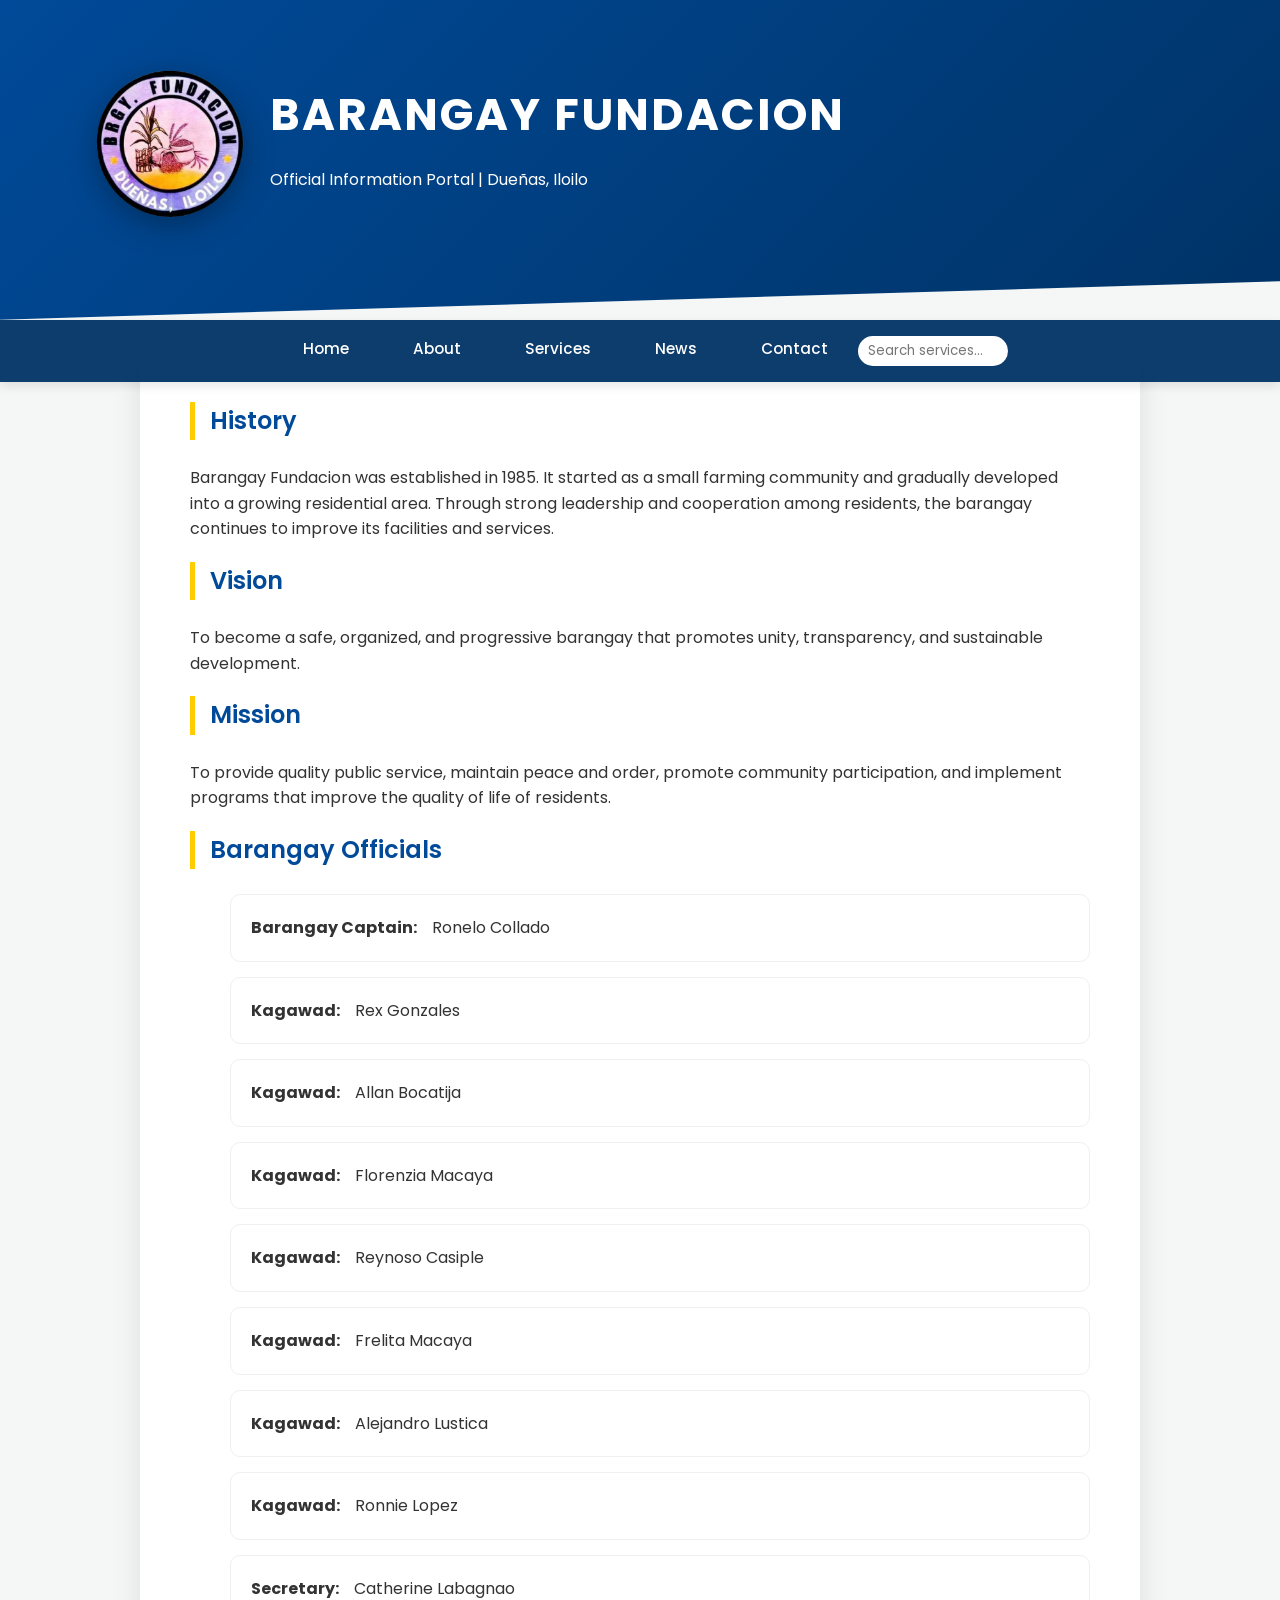
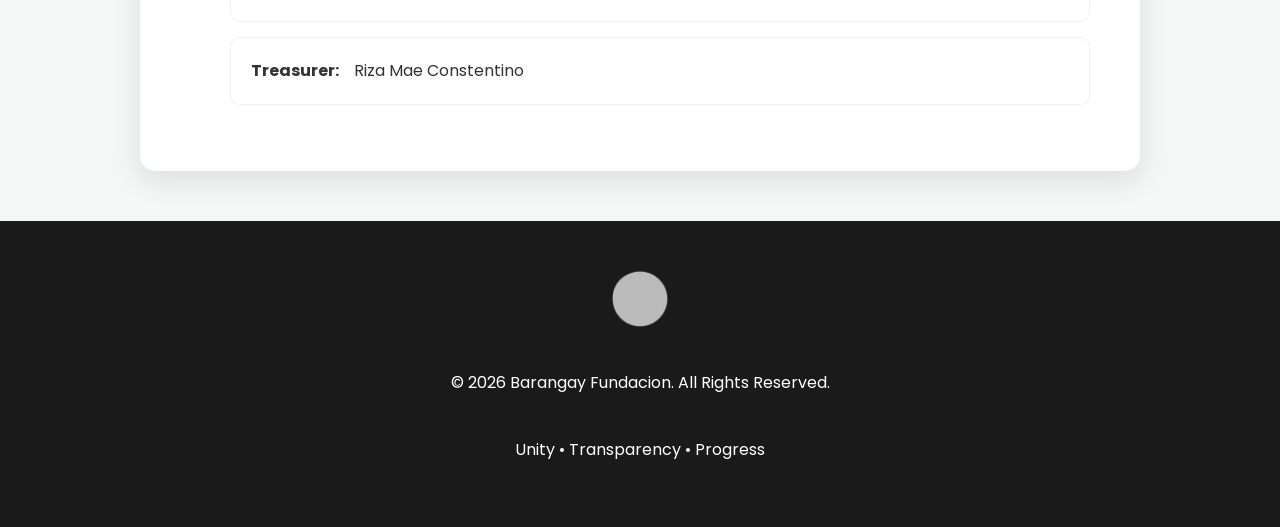
==== about.html @ b8a99304 "Complete Barangay Information Portal with interactive UI" ====
<!DOCTYPE html>
<html lang="en">
<head>
    <meta charset="UTF-8">
    <title>About Us | Brgy. Fundacion</title>
    <link href="https://fonts.googleapis.com/css2?family=Poppins:wght@300;500;700&display=swap" rel="stylesheet">
    <link rel="stylesheet" href="style.css">
</head>
<body>
<header>
    <div class="header-content">
        <img src="logo.png" alt="Barangay Fundacion Logo" class="main-logo">
        <div class="header-text">
            <h1>Barangay Fundacion</h1>
            <p>Official Information Portal | Dueñas, Iloilo</p>
        </div>
    </div>
</header>
    <nav>
        <div class="nav-links">
            <a href="index.html">Home</a>
            <a href="about.html">About</a>
            <a href="services.html">Services</a>
            <a href="news.html">News</a>
            <a href="contact.html">Contact</a>
            </div>
        <div class="nav-search">
            <input type="text" placeholder="Search services..." style="margin:0; padding:5px 10px; width:150px; border-radius:15px; border:none;">
        </div>
    </nav>

    <div class="container">
        <h2>History</h2>
        <p>Barangay Fundacion was established in 1985. It started as a small farming community and gradually developed into a growing residential area. Through strong leadership and cooperation among residents, the barangay continues to improve its facilities and services.</p>

        <h2>Vision</h2>
        <p>To become a safe, organized, and progressive barangay that promotes unity, transparency, and sustainable development.</p>

        <h2>Mission</h2>
        <p>To provide quality public service, maintain peace and order, promote community participation, and implement programs that improve the quality of life of residents.</p>

        <h2>Barangay Officials</h2>
        <ul class="official-list">
            <li><strong>Barangay Captain:</strong> Ronelo Collado</li>
            <li><strong>Kagawad:</strong> Rex Gonzales</li>
            <li><strong>Kagawad:</strong> Allan Bocatija</li>
            <li><strong>Kagawad:</strong> Florenzia Macaya</li>
            <li><strong>Kagawad:</strong> Reynoso Casiple</li>
            <li><strong>Kagawad:</strong> Frelita Macaya</li>
            <li><strong>Kagawad:</strong> Alejandro Lustica</li>
            <li><strong>Kagawad:</strong> Ronnie Lopez</li>
            <li><strong>Secretary:</strong> Catherine Labagnao</li>
            <li><strong>Treasurer:</strong> Riza Mae Constentino</li>
        </ul>
    </div>
<footer>
    <img src="logo.png" alt="Brgy Logo" class="footer-logo">
    <p>&copy; 2026 Barangay Fundacion. All Rights Reserved.</p>
    <p>Unity • Transparency • Progress</p>
</footer>
</body>
</html>
---- style.css ----
/* Import Modern Font */
@import url('https://fonts.googleapis.com/css2?family=Poppins:wght@300;400;600;700&display=swap');

/* Color Palette & Variables */
:root {
    --primary: #004a99;
    --secondary: #003366;
    --accent: #ffcc00;
    --light: #f4f7f6;
    --white: #ffffff;
    --shadow: 0 10px 30px rgba(0,0,0,0.1);
    --transition: all 0.4s cubic-bezier(0.175, 0.885, 0.32, 1.275);
}

* {
    box-sizing: border-box;
    transition: var(--transition);
}

body {
    font-family: 'Poppins', sans-serif;
    line-height: 1.6;
    margin: 0;
    padding: 0;
    background-color: var(--light);
    color: #333;
    opacity: 0;
    animation: fadeInPage 0.8s ease-in forwards;
}

@keyframes fadeInPage {
    to { opacity: 1; }
}

/* --- HEADER & MAXIMIZED LOGO --- */
header {
    background: linear-gradient(135deg, var(--primary), var(--secondary));
    color: var(--white);
    padding: 4rem 2rem 6rem 2rem;
    text-align: center;
    clip-path: polygon(0 0, 100% 0, 100% 88%, 0% 100%);
}

.header-content {
    display: flex;
    flex-direction: column;
    align-items: center;
    gap: 20px;
    max-width: 1100px;
    margin: 0 auto;
}

@media (min-width: 768px) {
    .header-content {
        flex-direction: row;
        text-align: left;
    }
}

.main-logo {
    width: 160px; /* Maximized Logo */
    height: auto;
    filter: drop-shadow(0 8px 15px rgba(0,0,0,0.3));
    cursor: pointer;
    animation: logoEntrance 1s ease-out;
}

.main-logo:hover {
    transform: scale(1.1) rotate(5deg);
    filter: drop-shadow(0 12px 20px rgba(255, 204, 0, 0.4));
}

@keyframes logoEntrance {
    from { transform: scale(0) rotate(-45deg); opacity: 0; }
    to { transform: scale(1) rotate(0); opacity: 1; }
}

.header-text h1 {
    font-size: 2.8rem;
    margin: 0;
    text-transform: uppercase;
    letter-spacing: 2px;
    font-weight: 700;
}

/* --- NAVIGATION --- */
nav {
    background: rgba(0, 51, 102, 0.95);
    backdrop-filter: blur(10px); /* Glass effect */
    display: flex;
    justify-content: center;
    padding: 1rem;
    position: sticky;
    top: 0;
    z-index: 1000;
    box-shadow: 0 4px 10px rgba(0,0,0,0.1);
}

nav a {
    color: var(--white);
    text-decoration: none;
    padding: 10px 22px;
    margin: 0 8px;
    border-radius: 30px;
    font-weight: 500;
    font-size: 0.95rem;
}

nav a:hover, nav a.active {
    background: var(--accent);
    color: var(--secondary);
    transform: translateY(-3px);
    box-shadow: 0 4px 15px rgba(255, 204, 0, 0.3);
}

/* --- CONTENT CONTAINER --- */
.container {
    max-width: 1000px;
    margin: -50px auto 50px auto;
    background: var(--white);
    padding: 50px;
    border-radius: 15px;
    box-shadow: var(--shadow);
    position: relative;
}

h2 {
    color: var(--primary);
    font-weight: 600;
    border-left: 5px solid var(--accent);
    padding-left: 15px;
    margin-bottom: 25px;
}

/* --- INTERACTIVE LISTS & CARDS --- */
.official-list li, .service-list li, .announcement {
    background: #fff;
    padding: 20px;
    margin-bottom: 15px;
    border-radius: 10px;
    border: 1px solid #f0f0f0;
    list-style: none;
    display: flex;
    align-items: center;
    gap: 15px;
}

.official-list li:hover, .service-list li:hover, .announcement:hover {
    transform: translateX(10px); /* Slide effect on hover */
    background: #fafafa;
    border-color: var(--primary);
}

.announcement {
    border-left: 6px solid var(--primary);
    flex-direction: column;
    align-items: flex-start;
}

/* --- FORM & BUTTONS --- */
input, textarea {
    width: 100%;
    padding: 15px;
    margin: 10px 0 20px 0;
    border: 2px solid #eee;
    border-radius: 10px;
    font-family: inherit;
}

input:focus {
    border-color: var(--primary);
    box-shadow: 0 0 10px rgba(0, 74, 153, 0.1);
}

button {
    background: var(--primary);
    color: white;
    padding: 15px 40px;
    border: none;
    border-radius: 50px;
    cursor: pointer;
    font-weight: 600;
    text-transform: uppercase;
    letter-spacing: 1.5px;
    box-shadow: 0 5px 15px rgba(0, 74, 153, 0.2);
}

button:hover {
    background: var(--secondary);
    transform: translateY(-3px) scale(1.05);
    box-shadow: 0 8px 20px rgba(0, 74, 153, 0.3);
}

/* --- FOOTER --- */
footer {
    background: #1a1a1a;
    color: #ffffff;
    text-align: center;
    padding: 3rem 1rem;
    display: flex;
    flex-direction: column;
    align-items: center;
    gap: 10px;
}

.footer-logo {
    width: 60px;
    height: auto;
    opacity: 0.7;
    filter: brightness(0) invert(1); /* Makes logo white for footer */
    margin-bottom: 15px;
}

.footer-logo:hover {
    opacity: 1;
    transform: rotate(360deg);
    transition: 1s;
}

/* --- UTILITY --- */
.text-accent { color: var(--accent); }

.dashboard {
    display: grid;
    grid-template-columns: repeat(auto-fit, minmax(200px, 1fr));
    gap: 20px;
    margin-top: 30px;
}

.dash-card {
    background: var(--primary);
    color: white;
    padding: 20px;
    text-align: center;
    border-radius: 12px;
    text-decoration: none;
    font-weight: 600;
}

.dash-card:hover {
    background: var(--accent);
    color: var(--secondary);
    transform: translateY(-5px);
}
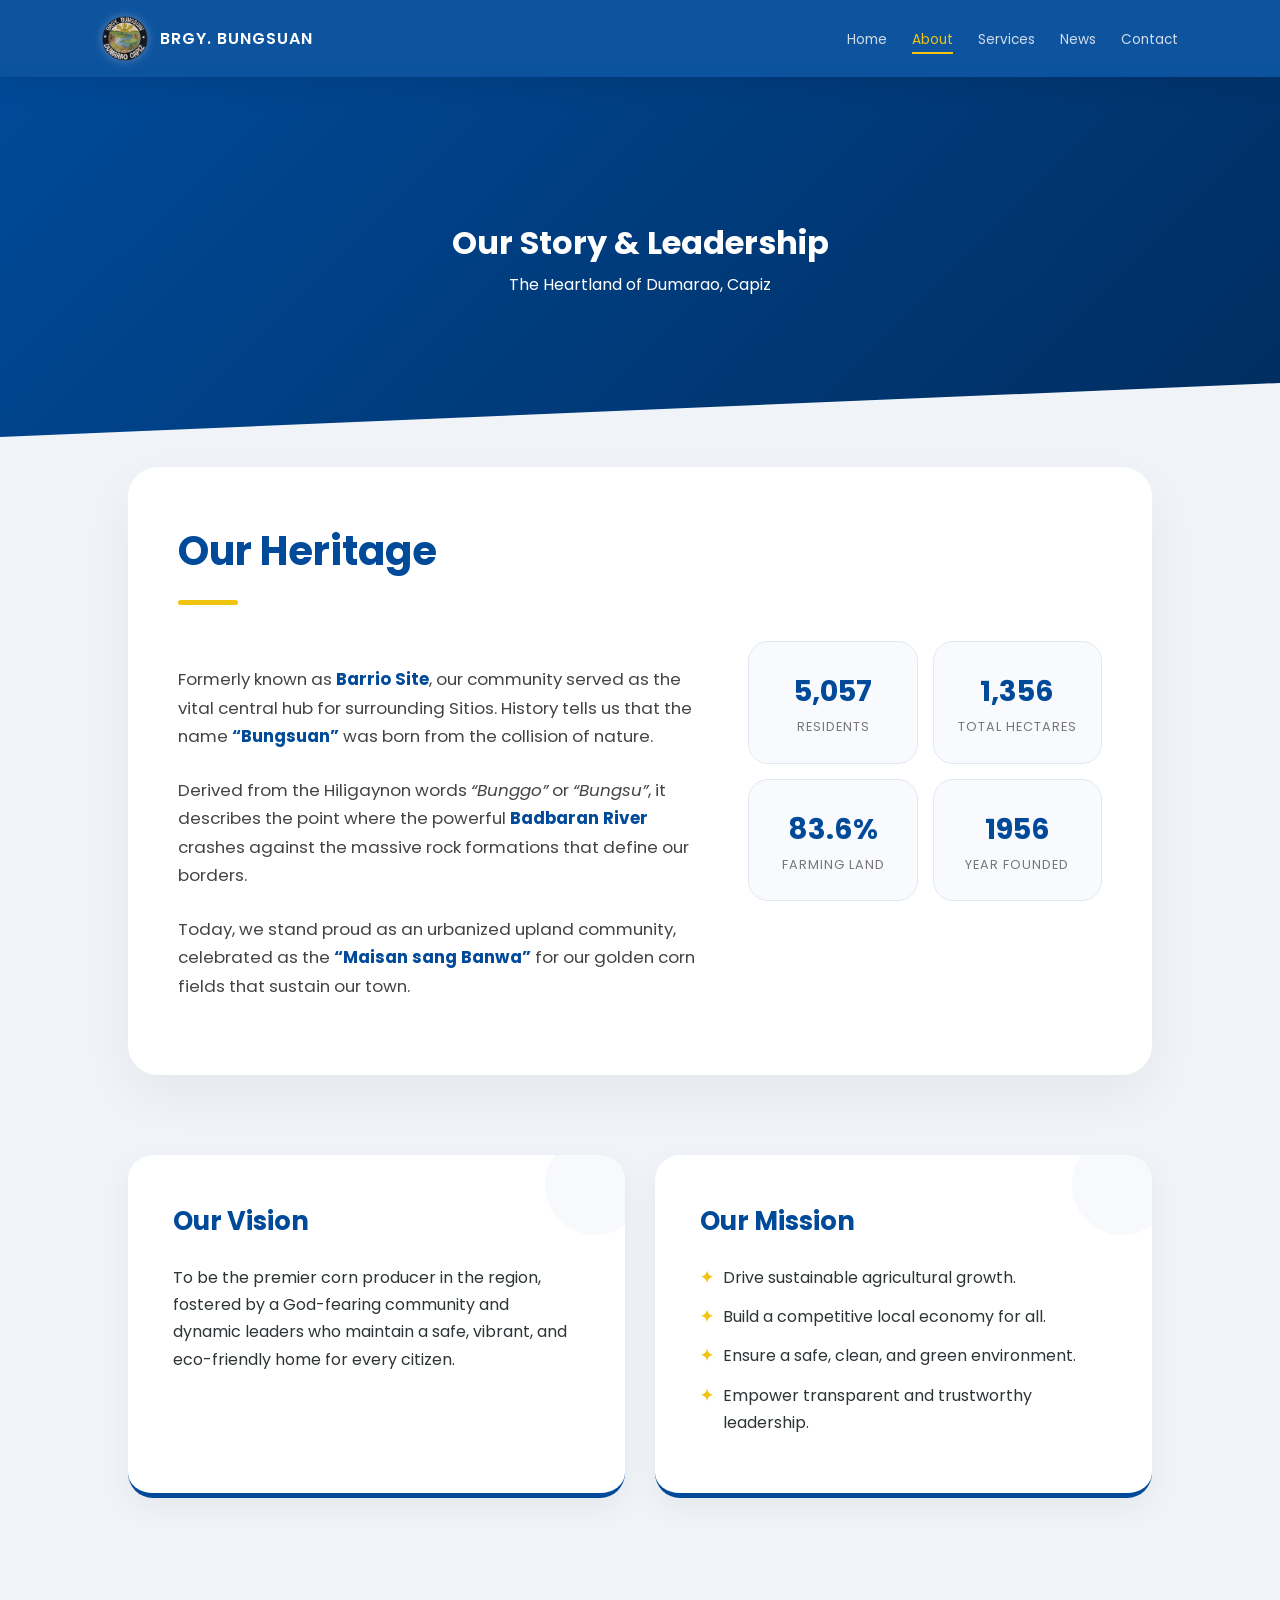
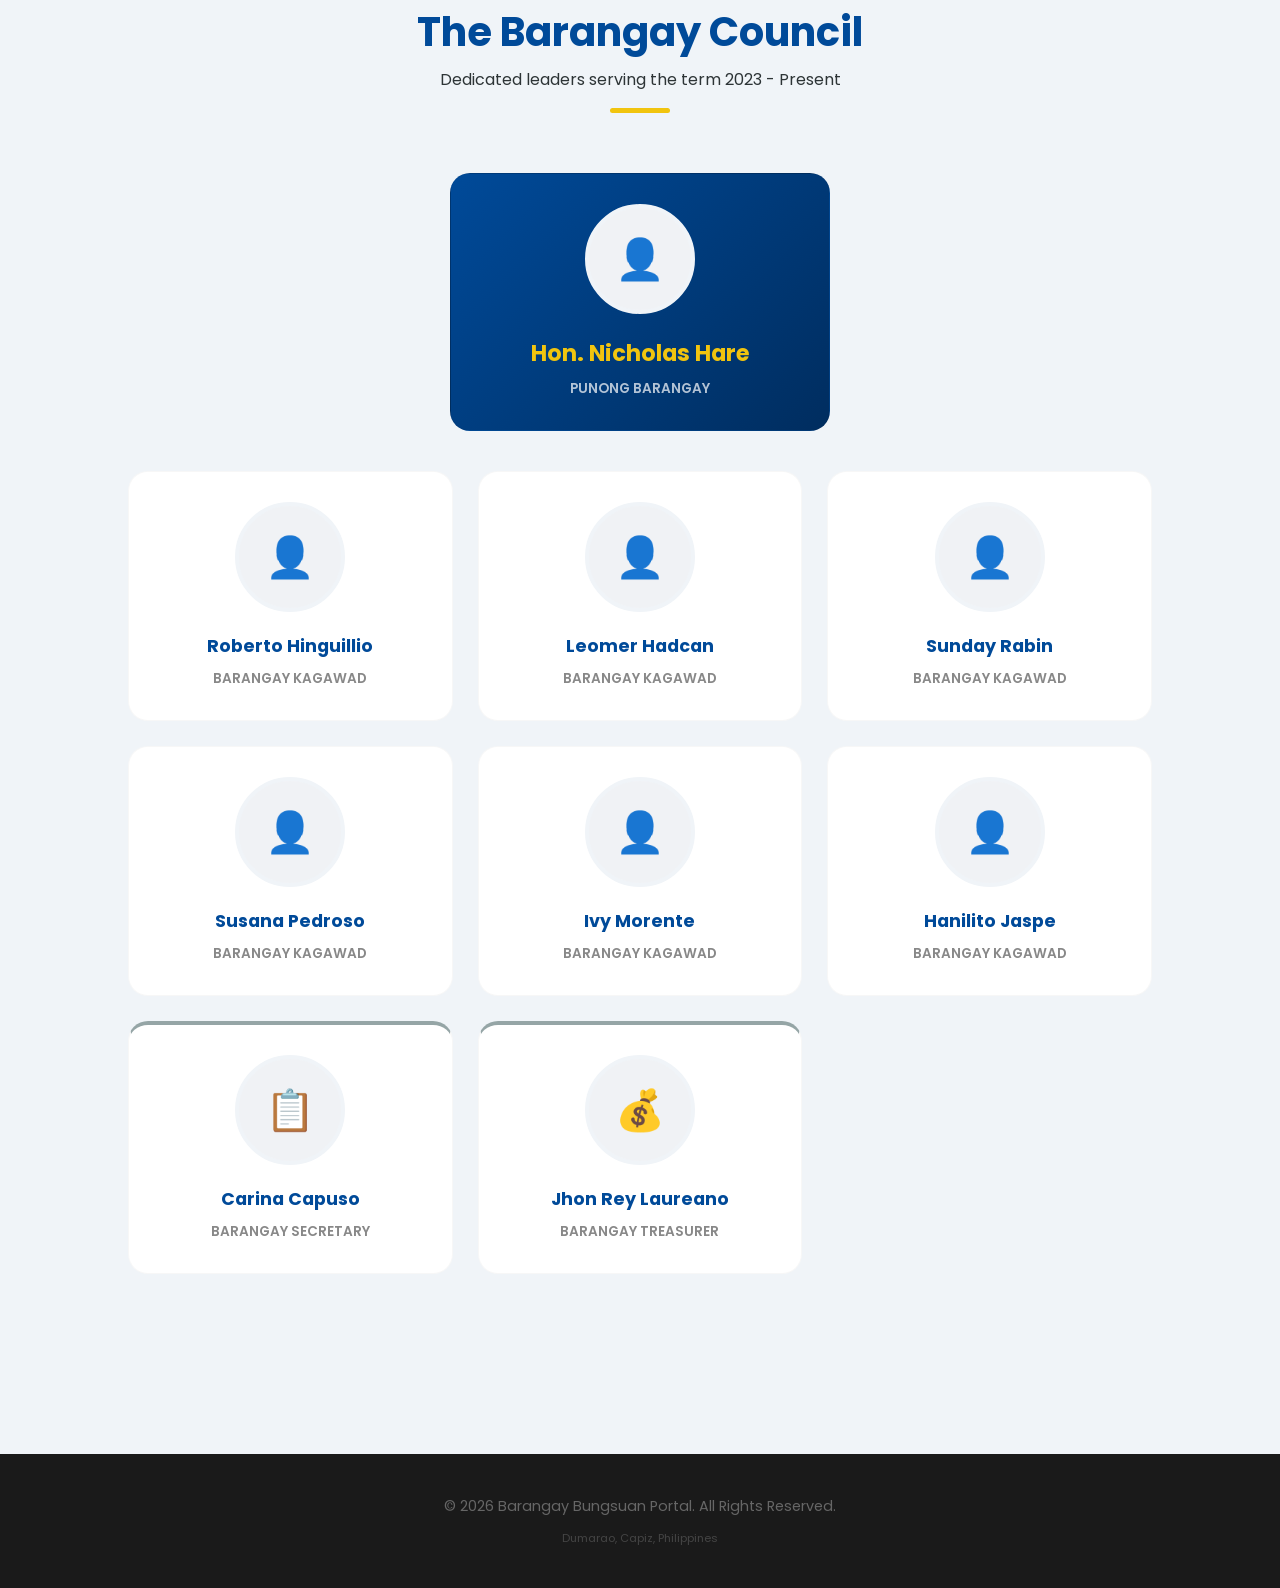
==== commit 00adfabd: "first commit" ====
--- a/about.html
+++ b/about.html
@@ -2,61 +2,330 @@
 <html lang="en">
 <head>
     <meta charset="UTF-8">
-    <title>About Us | Brgy. Fundacion</title>
-    <link href="https://fonts.googleapis.com/css2?family=Poppins:wght@300;500;700&display=swap" rel="stylesheet">
-    <link rel="stylesheet" href="style.css">
+    <meta name="viewport" content="width=device-width, initial-scale=1.0">
+    <title>About Us | Brgy. Bungsuan</title>
+    <link href="https://fonts.googleapis.com/css2?family=Poppins:wght@300;400;600&display=swap" rel="stylesheet">
+    <link href="https://unpkg.com/aos@2.3.1/dist/aos.css" rel="stylesheet">
+    
+    <style>
+        :root {
+            --primary: #004a99;
+            --accent: #f1c40f;
+            --white: #ffffff;
+            --light-bg: #f0f4f8;
+            --text: #2d3436;
+            --grad: linear-gradient(135deg, #004a99 0%, #002d5f 100%);
+            --transition: all 0.4s cubic-bezier(0.175, 0.885, 0.32, 1.275);
+        }
+
+        * { margin: 0; padding: 0; box-sizing: border-box; }
+        body { font-family: 'Poppins', sans-serif; color: var(--text); background-color: var(--light-bg); line-height: 1.7; overflow-x: hidden; }
+
+        /* --- MODERN NAVIGATION --- */
+        nav {
+            background: rgba(0, 74, 153, 0.95);
+            backdrop-filter: blur(10px);
+            display: flex;
+            justify-content: space-between;
+            align-items: center;
+            padding: 1rem 8%;
+            position: sticky;
+            top: 0;
+            z-index: 1000;
+            box-shadow: 0 4px 30px rgba(0,0,0,0.1);
+        }
+        .logo { display: flex; align-items: center; color: white; font-weight: 600; text-transform: uppercase; letter-spacing: 1px; }
+        .logo img { height: 45px; margin-right: 12px; filter: drop-shadow(0 0 5px rgba(255,255,255,0.3)); }
+        nav ul { display: flex; list-style: none; }
+        nav ul li { margin-left: 25px; }
+        nav ul li a { color: rgba(255,255,255,0.8); text-decoration: none; font-size: 0.85rem; font-weight: 400; transition: var(--transition); position: relative; padding: 5px 0; }
+        nav ul li a::after { content: ''; width: 0; height: 2px; background: var(--accent); position: absolute; bottom: 0; left: 0; transition: 0.3s; }
+        nav ul li a:hover::after, nav ul li a.active::after { width: 100%; }
+        nav ul li a:hover, nav ul li a.active { color: var(--accent); }
+
+        /* --- HERO SECTION --- */
+        .about-hero {
+            background: var(--grad);
+            height: 40vh;
+            display: flex;
+            flex-direction: column;
+            justify-content: center;
+            align-items: center;
+            color: white;
+            text-align: center;
+            clip-path: polygon(0 0, 100% 0, 100% 85%, 0% 100%);
+            margin-bottom: -50px;
+        }
+
+        /* --- CONTENT CONTAINERS --- */
+        .container { padding: 80px 10%; max-width: 1400px; margin: auto; }
+        
+        .section-header { text-align: center; margin-bottom: 60px; }
+        .section-header h2 { font-size: 2.5rem; color: var(--primary); }
+        .underline { width: 60px; height: 5px; background: var(--accent); margin: 15px auto; border-radius: 10px; }
+
+        /* --- INTERACTIVE HISTORY CARD --- */
+        .history-card {
+            background: white;
+            padding: 50px;
+            border-radius: 30px;
+            box-shadow: 0 20px 50px rgba(0,0,0,0.05);
+            display: grid;
+            grid-template-columns: 1.2fr 0.8fr;
+            gap: 40px;
+            align-items: center;
+            margin-bottom: 80px;
+        }
+
+        .history-text p { margin-bottom: 25px; font-size: 1.05rem; color: #444; }
+        .history-text strong { color: var(--primary); }
+
+        .stats-container {
+            display: grid;
+            grid-template-columns: 1fr 1fr;
+            gap: 15px;
+        }
+        .stat-box {
+            background: #f8fafd;
+            padding: 25px 15px;
+            border-radius: 20px;
+            text-align: center;
+            border: 1px solid #e1e8f0;
+            transition: var(--transition);
+        }
+        .stat-box:hover { background: var(--white); border-color: var(--accent); transform: translateY(-5px); box-shadow: 0 10px 20px rgba(0,0,0,0.05); }
+        .stat-box h4 { font-size: 1.8rem; color: var(--primary); }
+        .stat-box p { font-size: 0.8rem; text-transform: uppercase; letter-spacing: 1px; color: #777; }
+
+        /* --- VISION & MISSION GLASS CARDS --- */
+        .vm-section {
+            display: grid;
+            grid-template-columns: 1fr 1fr;
+            gap: 30px;
+            margin-bottom: 100px;
+        }
+        .vm-card {
+            background: white;
+            padding: 45px;
+            border-radius: 25px;
+            position: relative;
+            overflow: hidden;
+            box-shadow: 0 10px 30px rgba(0,0,0,0.05);
+            border-bottom: 5px solid var(--primary);
+        }
+        .vm-card::before { content: ''; position: absolute; top: -20px; right: -20px; width: 100px; height: 100px; background: rgba(0,74,153,0.03); border-radius: 50%; }
+        .vm-card h3 { color: var(--primary); margin-bottom: 20px; font-size: 1.6rem; display: flex; align-items: center; gap: 10px; }
+        .vm-card li { margin-bottom: 12px; list-style: none; display: flex; align-items: flex-start; gap: 10px; }
+        .vm-card li::before { content: '✦'; color: var(--accent); font-weight: bold; }
+
+        /* --- OFFICIALS: MASONRY STYLE --- */
+        .council-wrapper {
+            display: flex;
+            flex-direction: column;
+            align-items: center;
+        }
+
+        .captain-row { margin-bottom: 40px; width: 100%; display: flex; justify-content: center; }
+        
+        .members-grid {
+            display: grid;
+            grid-template-columns: repeat(auto-fill, minmax(280px, 1fr));
+            gap: 25px;
+            width: 100%;
+        }
+
+        .official-card {
+            background: white;
+            border-radius: 20px;
+            padding: 30px;
+            text-align: center;
+            transition: var(--transition);
+            border: 1px solid rgba(0,0,0,0.03);
+            position: relative;
+        }
+
+        .official-card:hover { transform: translateY(-12px); box-shadow: 0 25px 50px rgba(0,0,0,0.1); }
+        
+        .img-circle {
+            width: 110px;
+            height: 110px;
+            background: #f0f2f5;
+            border-radius: 50%;
+            margin: 0 auto 20px;
+            display: flex;
+            align-items: center;
+            justify-content: center;
+            font-size: 2.5rem;
+            border: 4px solid var(--light-bg);
+            transition: 0.3s;
+        }
+        .official-card:hover .img-circle { border-color: var(--accent); background: var(--primary); color: white; }
+
+        .official-card h4 { color: var(--primary); font-size: 1.1rem; margin-bottom: 5px; }
+        .official-card p { color: #888; font-size: 0.85rem; font-weight: 600; text-transform: uppercase; }
+
+        /* Special Captain Style */
+        .captain-card {
+            background: var(--grad);
+            color: white;
+            width: 380px;
+        }
+        .captain-card h4 { color: var(--accent); font-size: 1.4rem; }
+        .captain-card p { color: rgba(255,255,255,0.7); }
+
+        footer { background: #1a1a1a; color: #666; text-align: center; padding: 40px; margin-top: 100px; font-size: 0.9rem; }
+
+        @media (max-width: 992px) {
+            .history-card, .vm-section { grid-template-columns: 1fr; }
+            .history-card { padding: 30px; }
+        }
+    </style>
 </head>
 <body>
-<header>
-    <div class="header-content">
-        <img src="logo.png" alt="Barangay Fundacion Logo" class="main-logo">
-        <div class="header-text">
-            <h1>Barangay Fundacion</h1>
-            <p>Official Information Portal | Dueñas, Iloilo</p>
+
+    <nav>
+        <div class="logo">
+            <img src="images/logo.png" alt="Bungsuan Seal"> 
+            <span>Brgy. Bungsuan</span>
         </div>
-    </div>
-</header>
-    <nav>
-        <div class="nav-links">
-            <a href="index.html">Home</a>
-            <a href="about.html">About</a>
-            <a href="services.html">Services</a>
-            <a href="news.html">News</a>
-            <a href="contact.html">Contact</a>
-            </div>
-        <div class="nav-search">
-            <input type="text" placeholder="Search services..." style="margin:0; padding:5px 10px; width:150px; border-radius:15px; border:none;">
+        <ul>
+            <li><a href="index.html">Home</a></li>
+            <li><a href="about.html" class="active">About</a></li>
+            <li><a href="services.html">Services</a></li>
+            <li><a href="news.html">News</a></li>
+            <li><a href="contact.html">Contact</a></li>
+        </ul>
+    </nav>
+
+    <header class="about-hero">
+        <h1 data-aos="fade-down">Our Story & Leadership</h1>
+        <p data-aos="fade-up" data-aos-delay="200">The Heartland of Dumarao, Capiz</p>
+    </header>
+
+    <main class="container">
+        
+        <section class="history-card" data-aos="fade-up">
+            <div class="history-text">
+                <div class="section-header" style="text-align: left;">
+                    <h2>Our Heritage</h2>
+                    <div class="underline" style="margin-left: 0;"></div>
+                </div>
+                <p>Formerly known as <strong>Barrio Site</strong>, our community served as the vital central hub for surrounding Sitios. History tells us that the name <strong>“Bungsuan”</strong> was born from the collision of nature.</p>
+                <p>Derived from the Hiligaynon words <em>“Bunggo”</em> or <em>“Bungsu”</em>, it describes the point where the powerful <strong>Badbaran River</strong> crashes against the massive rock formations that define our borders.</p>
+                <p>Today, we stand proud as an urbanized upland community, celebrated as the <strong>“Maisan sang Banwa”</strong> for our golden corn fields that sustain our town.</p>
+            </div>
+            
+            <div class="stats-container">
+                <div class="stat-box" data-aos="zoom-in" data-aos-delay="300">
+                    <h4>5,057</h4>
+                    <p>Residents</p>
+                </div>
+                <div class="stat-box" data-aos="zoom-in" data-aos-delay="400">
+                    <h4>1,356</h4>
+                    <p>Total Hectares</p>
+                </div>
+                <div class="stat-box" data-aos="zoom-in" data-aos-delay="500">
+                    <h4>83.6%</h4>
+                    <p>Farming Land</p>
+                </div>
+                <div class="stat-box" data-aos="zoom-in" data-aos-delay="600">
+                    <h4>1956</h4>
+                    <p>Year Founded</p>
+                </div>
+            </div>
+        </section>
+
+        <section class="vm-section">
+            <div class="vm-card" data-aos="fade-right">
+                <h3>Our Vision</h3>
+                <p>To be the premier corn producer in the region, fostered by a God-fearing community and dynamic leaders who maintain a safe, vibrant, and eco-friendly home for every citizen.</p>
+            </div>
+            <div class="vm-card" data-aos="fade-left">
+                <h3>Our Mission</h3>
+                <ul>
+                    <li>Drive sustainable agricultural growth.</li>
+                    <li>Build a competitive local economy for all.</li>
+                    <li>Ensure a safe, clean, and green environment.</li>
+                    <li>Empower transparent and trustworthy leadership.</li>
+                </ul>
+            </div>
+        </section>
+
+        <section class="section-header" data-aos="fade-up">
+            <h2>The Barangay Council</h2>
+            <p>Dedicated leaders serving the term 2023 - Present</p>
+            <div class="underline"></div>
+        </section>
+
+        <div class="council-wrapper">
+            <div class="captain-row" data-aos="zoom-in">
+                <div class="official-card captain-card">
+                    <div class="img-circle">👤</div>
+                    <h4>Hon. Nicholas Hare</h4>
+                    <p>Punong Barangay</p>
+                </div>
+            </div>
+
+            <div class="members-grid">
+                <div class="official-card" data-aos="fade-up" data-aos-delay="100">
+                    <div class="img-circle">👤</div>
+                    <h4>Roberto Hinguillio</h4>
+                    <p>Barangay Kagawad</p>
+                </div>
+                <div class="official-card" data-aos="fade-up" data-aos-delay="200">
+                    <div class="img-circle">👤</div>
+                    <h4>Leomer Hadcan</h4>
+                    <p>Barangay Kagawad</p>
+                </div>
+                <div class="official-card" data-aos="fade-up" data-aos-delay="300">
+                    <div class="img-circle">👤</div>
+                    <h4>Sunday Rabin</h4>
+                    <p>Barangay Kagawad</p>
+                </div>
+                <div class="official-card" data-aos="fade-up" data-aos-delay="400">
+                    <div class="img-circle">👤</div>
+                    <h4>Susana Pedroso</h4>
+                    <p>Barangay Kagawad</p>
+                </div>
+                <div class="official-card" data-aos="fade-up" data-aos-delay="500">
+                    <div class="img-circle">👤</div>
+                    <h4>Ivy Morente</h4>
+                    <p>Barangay Kagawad</p>
+                </div>
+                <div class="official-card" data-aos="fade-up" data-aos-delay="600">
+                    <div class="img-circle">👤</div>
+                    <h4>Hanilito Jaspe</h4>
+                    <p>Barangay Kagawad</p>
+                </div>
+            </div>
+
+            <div class="members-grid" style="margin-top: 25px; justify-content: center;">
+                 <div class="official-card" style="border-top: 4px solid #95a5a6;" data-aos="fade-up">
+                    <div class="img-circle">📋</div>
+                    <h4>Carina Capuso</h4>
+                    <p>Barangay Secretary</p>
+                </div>
+                <div class="official-card" style="border-top: 4px solid #95a5a6;" data-aos="fade-up">
+                    <div class="img-circle">💰</div>
+                    <h4>Jhon Rey Laureano</h4>
+                    <p>Barangay Treasurer</p>
+                </div>
+            </div>
         </div>
-    </nav>
-
-    <div class="container">
-        <h2>History</h2>
-        <p>Barangay Fundacion was established in 1985. It started as a small farming community and gradually developed into a growing residential area. Through strong leadership and cooperation among residents, the barangay continues to improve its facilities and services.</p>
-
-        <h2>Vision</h2>
-        <p>To become a safe, organized, and progressive barangay that promotes unity, transparency, and sustainable development.</p>
-
-        <h2>Mission</h2>
-        <p>To provide quality public service, maintain peace and order, promote community participation, and implement programs that improve the quality of life of residents.</p>
-
-        <h2>Barangay Officials</h2>
-        <ul class="official-list">
-            <li><strong>Barangay Captain:</strong> Ronelo Collado</li>
-            <li><strong>Kagawad:</strong> Rex Gonzales</li>
-            <li><strong>Kagawad:</strong> Allan Bocatija</li>
-            <li><strong>Kagawad:</strong> Florenzia Macaya</li>
-            <li><strong>Kagawad:</strong> Reynoso Casiple</li>
-            <li><strong>Kagawad:</strong> Frelita Macaya</li>
-            <li><strong>Kagawad:</strong> Alejandro Lustica</li>
-            <li><strong>Kagawad:</strong> Ronnie Lopez</li>
-            <li><strong>Secretary:</strong> Catherine Labagnao</li>
-            <li><strong>Treasurer:</strong> Riza Mae Constentino</li>
-        </ul>
-    </div>
-<footer>
-    <img src="logo.png" alt="Brgy Logo" class="footer-logo">
-    <p>&copy; 2026 Barangay Fundacion. All Rights Reserved.</p>
-    <p>Unity • Transparency • Progress</p>
-</footer>
+
+    </main>
+
+    <footer>
+        <p>&copy; 2026 Barangay Bungsuan Portal. All Rights Reserved.</p>
+        <p style="font-size: 0.7rem; margin-top: 10px; color: #444;">Dumarao, Capiz, Philippines</p>
+    </footer>
+
+    <script src="https://unpkg.com/aos@2.3.1/dist/aos.js"></script>
+    <script>
+        AOS.init({
+            duration: 1000,
+            once: true
+        });
+    </script>
 </body>
 </html>
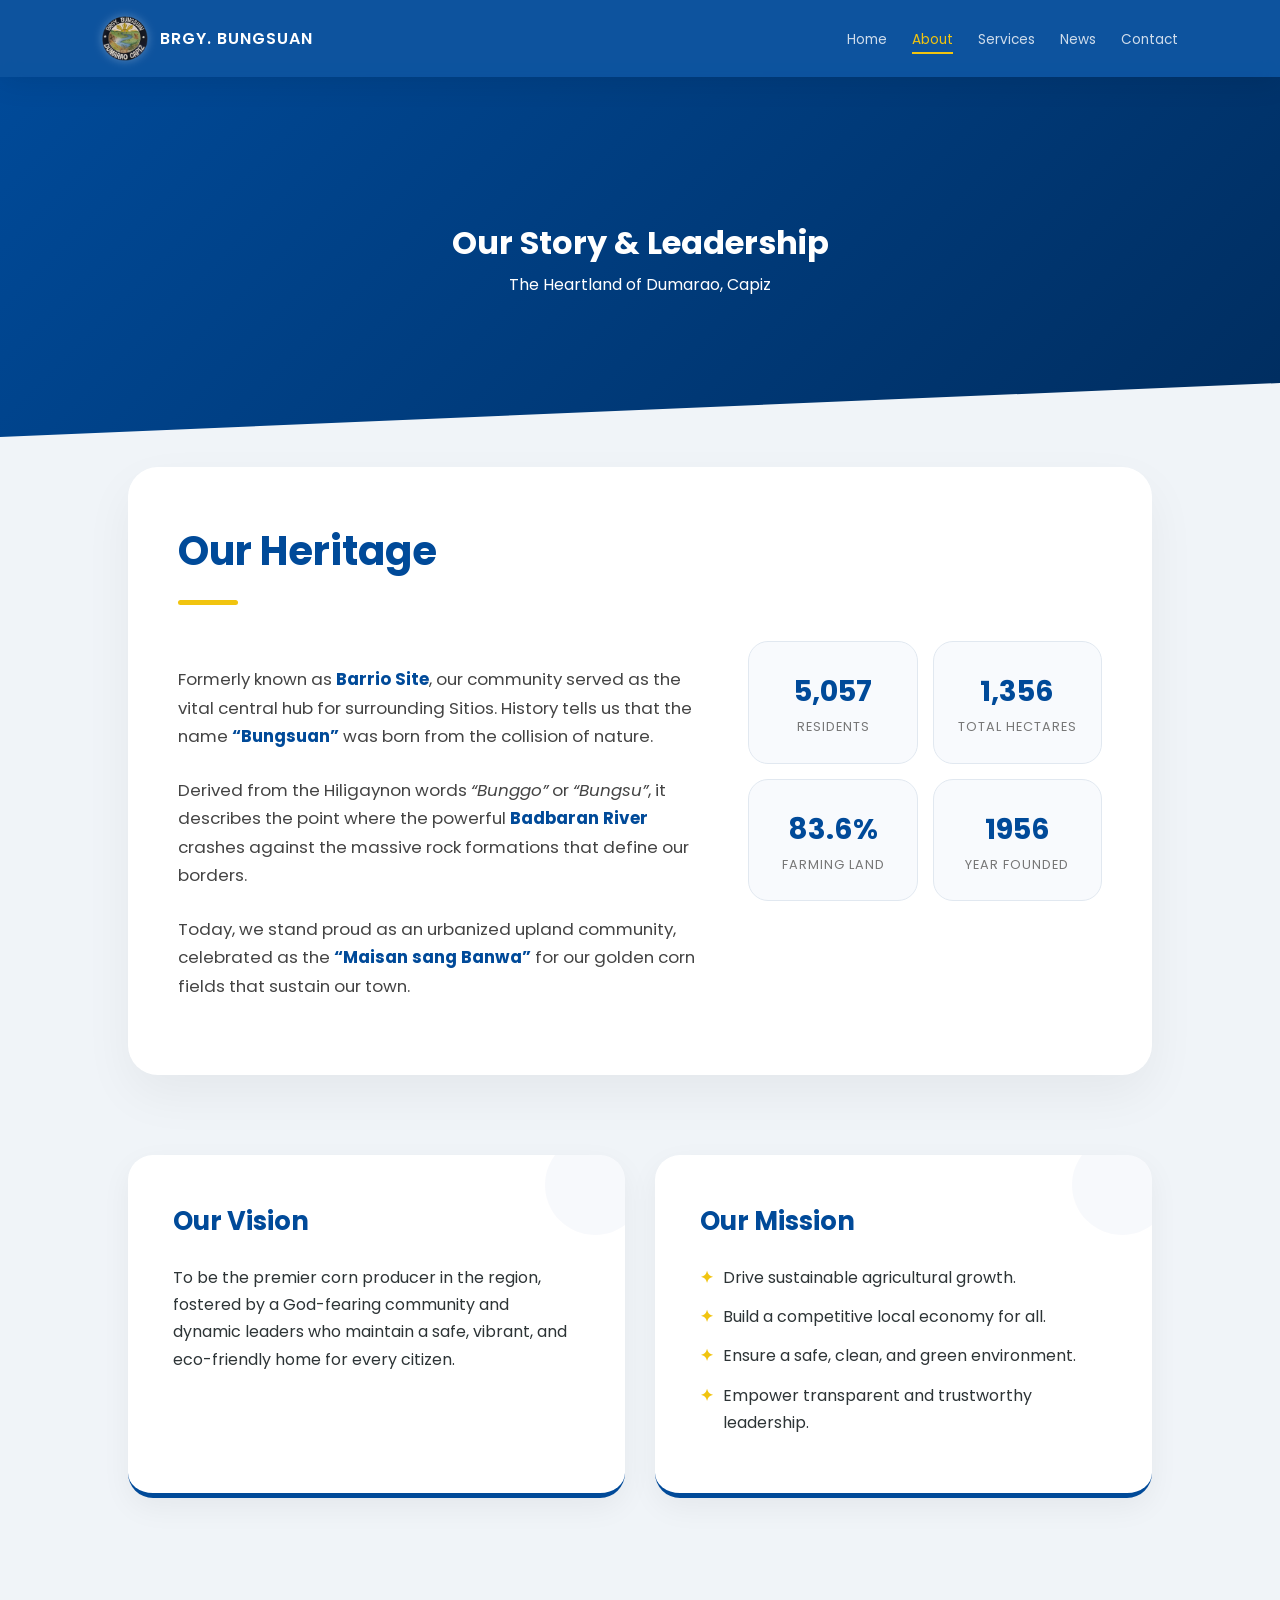
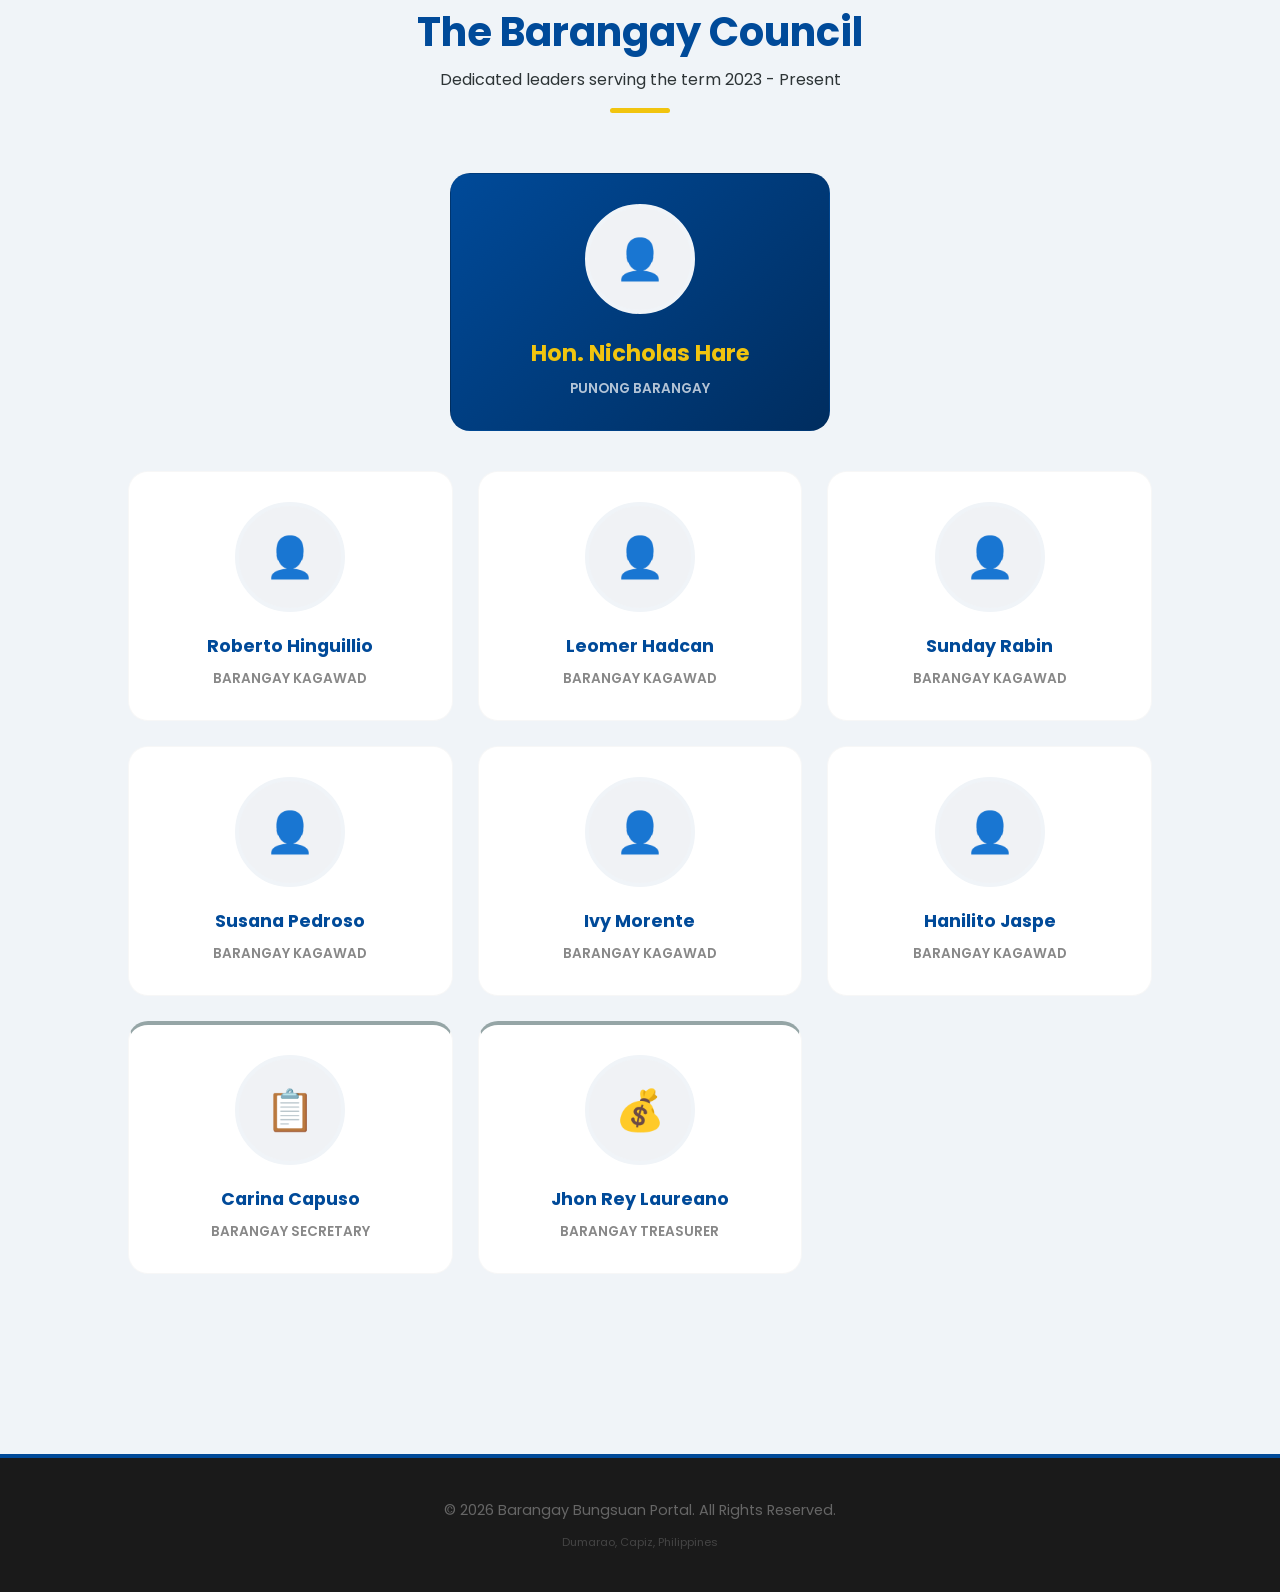
==== commit a5673ff2: "Update modular CSS, logo fix, and home page interactivity" ====
--- a/about.html
+++ b/about.html
@@ -4,6 +4,7 @@
     <meta charset="UTF-8">
     <meta name="viewport" content="width=device-width, initial-scale=1.0">
     <title>About Us | Brgy. Bungsuan</title>
+    <link rel="stylesheet" href="css/style.css">
     <link href="https://fonts.googleapis.com/css2?family=Poppins:wght@300;400;600&display=swap" rel="stylesheet">
     <link href="https://unpkg.com/aos@2.3.1/dist/aos.css" rel="stylesheet">
     
@@ -319,6 +320,7 @@
         <p>&copy; 2026 Barangay Bungsuan Portal. All Rights Reserved.</p>
         <p style="font-size: 0.7rem; margin-top: 10px; color: #444;">Dumarao, Capiz, Philippines</p>
     </footer>
+    
 
     <script src="https://unpkg.com/aos@2.3.1/dist/aos.js"></script>
     <script>
--- a/css/style.css
+++ b/css/style.css
@@ -0,0 +1,133 @@
+/* --- SHARED VARIABLES & RESET --- */
+:root {
+    --primary: #004a99;
+    --accent: #f1c40f;
+    --light-bg: #f4f7f6;
+    --text: #333;
+    --white: #ffffff;
+    --shadow: 0 4px 15px rgba(0,0,0,0.1);
+}
+
+* { 
+    margin: 0; 
+    padding: 0; 
+    box-sizing: border-box; 
+}
+
+body { 
+    font-family: 'Poppins', sans-serif; 
+    background-color: var(--light-bg); 
+    color: var(--text); 
+    line-height: 1.6; 
+    scroll-behavior: smooth; /* Enables smooth scrolling site-wide */
+}
+
+/* --- SHARED NAVIGATION --- */
+nav {
+    background: var(--primary);
+    display: flex;
+    justify-content: space-between;
+    align-items: center;
+    padding: 1rem 8%;
+    position: sticky;
+    top: 0;
+    z-index: 1000;
+    box-shadow: var(--shadow);
+}
+
+.logo { 
+    display: flex; 
+    align-items: center; 
+    color: white; 
+    font-weight: 600; 
+    text-decoration: none; /* In case the logo is wrapped in an <a> tag */
+}
+
+/* Seal Styling */
+.logo img { 
+    height: 45px; 
+    width: auto;
+    margin-right: 12px; 
+    filter: drop-shadow(0 2px 4px rgba(0,0,0,0.2)); /* Makes the seal pop */
+}
+
+nav ul { 
+    display: flex; 
+    list-style: none; 
+}
+
+nav ul li { 
+    margin-left: 25px; 
+}
+
+nav ul li a { 
+    color: white; 
+    text-decoration: none; 
+    font-size: 0.95rem; 
+    font-weight: 400;
+    transition: 0.3s ease; 
+}
+
+nav ul li a:hover, 
+nav ul li a.active { 
+    color: var(--accent); 
+}
+
+/* --- SHARED FOOTER --- */
+footer { 
+    background: #1a1a1a; 
+    color: #b0b0b0; 
+    text-align: center; 
+    padding: 40px 20px; 
+    margin-top: 50px; 
+    font-size: 0.9rem;
+    border-top: 4px solid var(--primary);
+}
+
+/* --- BACK TO TOP BUTTON --- */
+#topBtn {
+    display: none; 
+    position: fixed; 
+    bottom: 25px; 
+    right: 30px; 
+    z-index: 999;
+    background-color: var(--primary); 
+    color: white; 
+    border: none;
+    width: 50px; 
+    height: 50px; 
+    border-radius: 50%; 
+    cursor: pointer;
+    font-size: 20px;
+    box-shadow: 0 4px 12px rgba(0,0,0,0.3);
+    transition: all 0.3s ease;
+}
+
+#topBtn:hover {
+    background-color: var(--accent);
+    color: #333;
+    transform: translateY(-5px);
+}
+
+/* --- GLOBAL RESPONSIVENESS --- */
+@media (max-width: 768px) {
+    nav { 
+        padding: 1rem 5%; 
+    }
+    
+    .logo span {
+        font-size: 0.9rem; /* Prevents text overflow on small phones */
+    }
+
+    .logo img {
+        height: 35px;
+    }
+
+    nav ul li { 
+        margin-left: 12px; 
+    }
+    
+    nav ul li a { 
+        font-size: 0.8rem; 
+    }
+}
